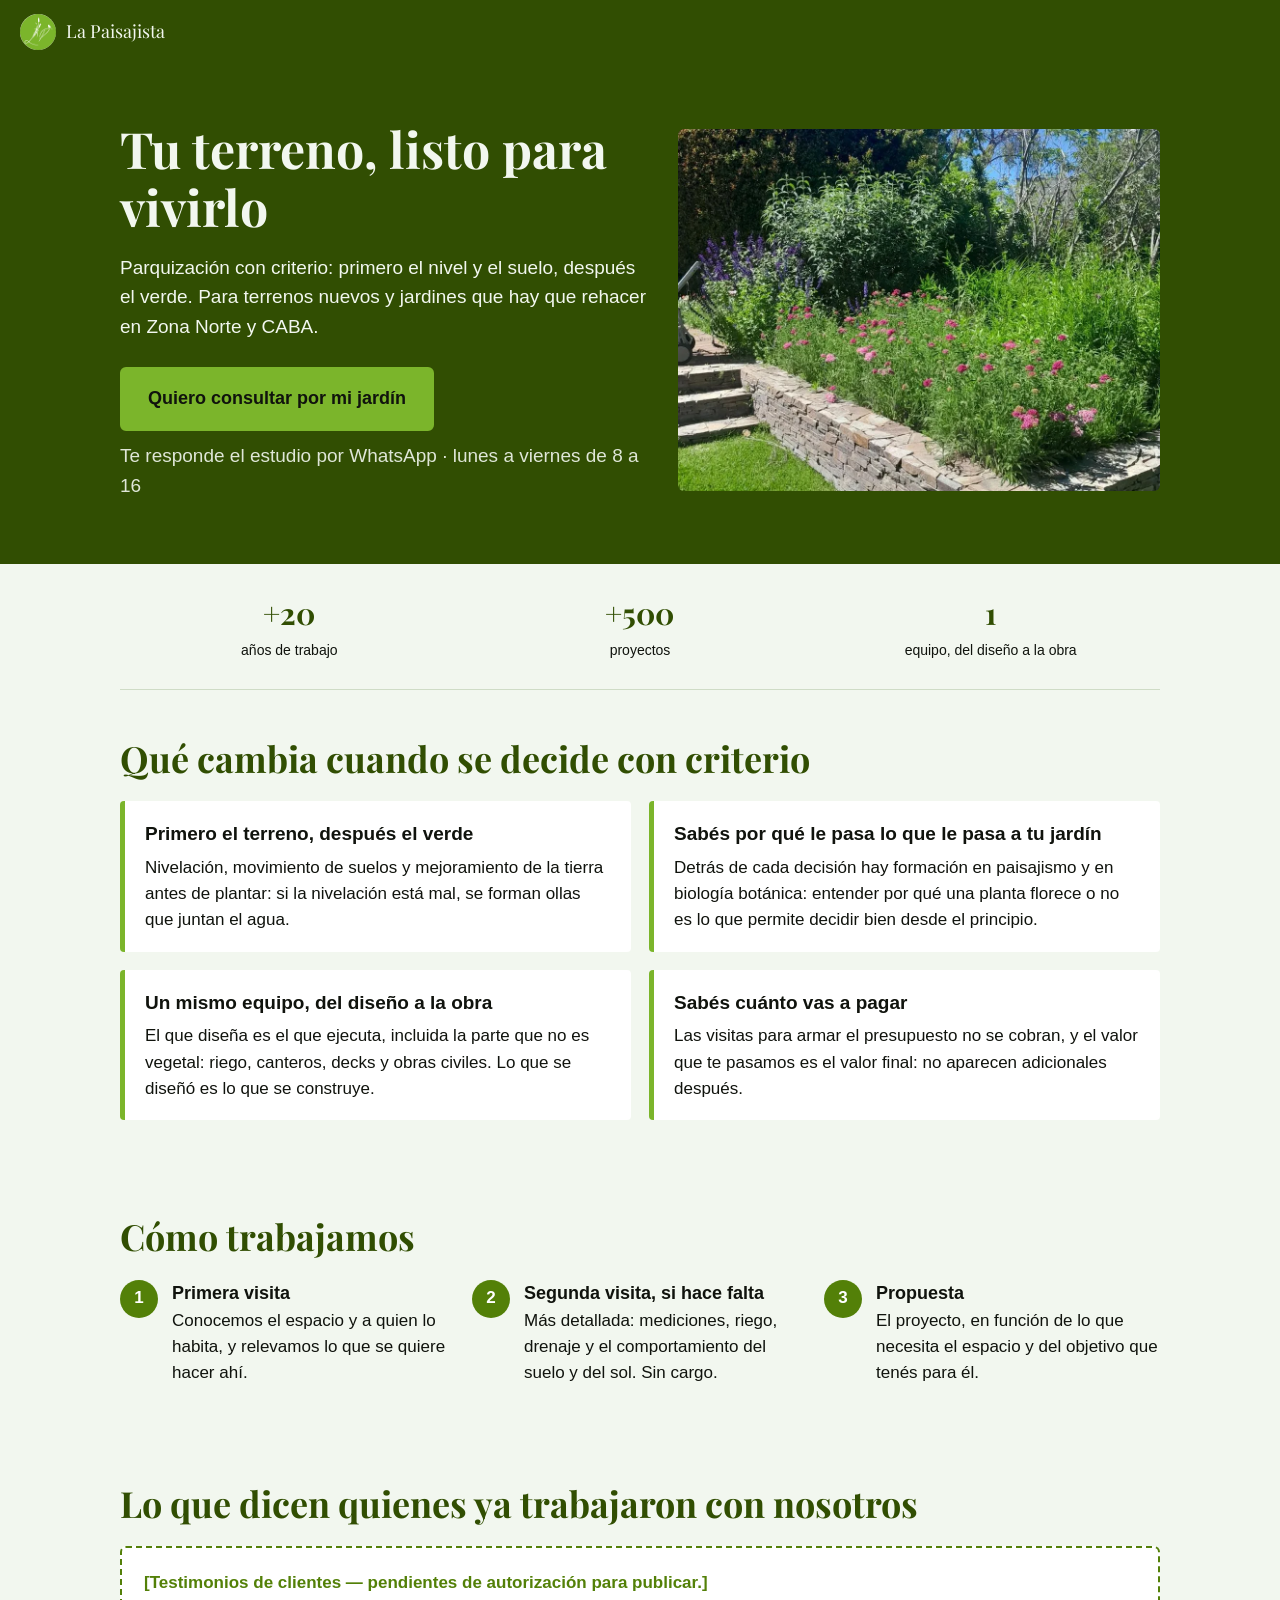
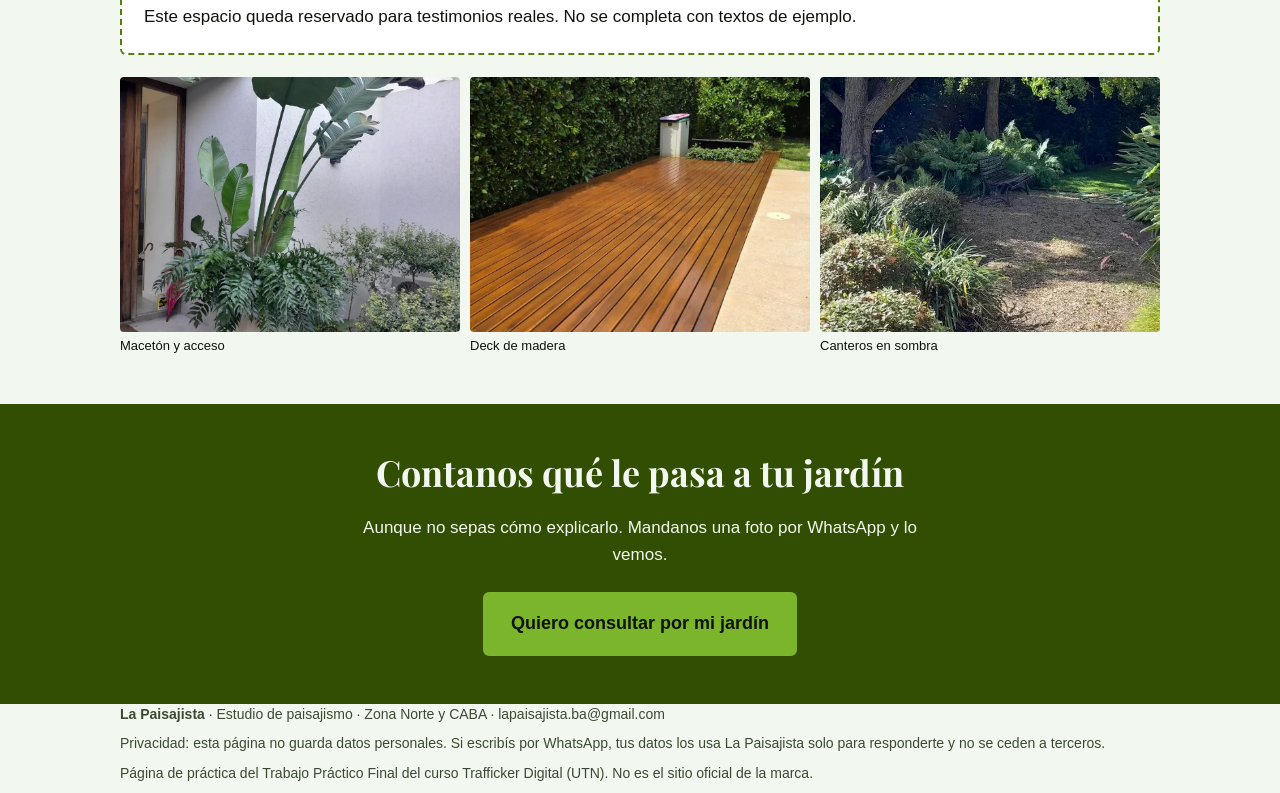
==== parquizacion.html @ 6e507b1d "Add files via upload" ====
<!doctype html>
<html lang="es-AR">
<head>
<!-- Google Tag Manager -->
<script>(function(w,d,s,l,i){w[l]=w[l]||[];w[l].push({'gtm.start':
new Date().getTime(),event:'gtm.js'});var f=d.getElementsByTagName(s)[0],
j=d.createElement(s),dl=l!='dataLayer'?'&l='+l:'';j.async=true;j.src=
'https://www.googletagmanager.com/gtm.js?id='+i+dl;f.parentNode.insertBefore(j,f);
})(window,document,'script','dataLayer','GTM-T6WL2HMT');</script>
<!-- End Google Tag Manager -->
<meta charset="utf-8">
<meta name="viewport" content="width=device-width,initial-scale=1">
<meta name="robots" content="noindex, nofollow">
<title>Parquización de terrenos en Zona Norte y CABA | La Paisajista</title>
<meta name="description" content="Parquización con criterio: primero el nivel y el suelo, después el verde. Para terrenos nuevos y jardines que hay que rehacer en Zona Norte y CABA.">
<link rel="preconnect" href="https://fonts.googleapis.com">
<link rel="preconnect" href="https://fonts.gstatic.com" crossorigin>
<link href="https://fonts.googleapis.com/css2?family=Playfair+Display:wght@700&display=swap" rel="stylesheet">
<link rel="preload" as="image" href="img/jardin-canteros.webp" fetchpriority="high">
<link rel="stylesheet" href="estilo.css">
</head>
<body>
<!-- Google Tag Manager (noscript) -->
<noscript><iframe src="https://www.googletagmanager.com/ns.html?id=GTM-T6WL2HMT"
height="0" width="0" style="display:none;visibility:hidden"></iframe></noscript>
<!-- End Google Tag Manager (noscript) -->

<div class="marca"><img src="img/logo.png" width="36" height="36" alt="">La Paisajista</div>

<header class="hero">
 <div class="envoltura">
  <div>
   <h1>Tu terreno, listo para vivirlo</h1>
   <p style="margin:18px 0 26px">Parquización con criterio: primero el nivel y el suelo, después el verde. Para terrenos nuevos y jardines que hay que rehacer en Zona Norte y CABA.</p>
   <a class="cta" href="https://wa.me/5491169484851?text=Hola%2C%20vi%20su%20p%C3%A1gina%20y%20quiero%20consultar%20por%20la%20parquizaci%C3%B3n%20de%20mi%20terreno." target="_blank" rel="noopener" data-ubicacion="arriba">Quiero consultar por mi jardín</a>
   <p class="nota-cta">Te responde el estudio por WhatsApp · lunes a viernes de 8 a 16</p>
  </div>
  <figure><img src="img/jardin-canteros.webp" width="1000" height="750" alt="Cantero elevado contenido por un muro de piedra en seco, con plantas en flor y césped al pie." fetchpriority="high"></figure>
 </div>
</header>

<main class="envoltura">
 <div class="cifras">
  <div><b>+20</b><span>años de trabajo</span></div>
  <div><b>+500</b><span>proyectos</span></div>
  <div><b>1</b><span>equipo, del diseño a la obra</span></div>
 </div>

 <section>
  <h2>Qué cambia cuando se decide con criterio</h2>
  <div class="beneficios">
   <div class="beneficio"><h3>Primero el terreno, después el verde</h3><p>Nivelación, movimiento de suelos y mejoramiento de la tierra antes de plantar: si la nivelación está mal, se forman ollas que juntan el agua.</p></div>
   <div class="beneficio"><h3>Sabés por qué le pasa lo que le pasa a tu jardín</h3><p>Detrás de cada decisión hay formación en paisajismo y en biología botánica: entender por qué una planta florece o no es lo que permite decidir bien desde el principio.</p></div>
   <div class="beneficio"><h3>Un mismo equipo, del diseño a la obra</h3><p>El que diseña es el que ejecuta, incluida la parte que no es vegetal: riego, canteros, decks y obras civiles. Lo que se diseñó es lo que se construye.</p></div>
   <div class="beneficio"><h3>Sabés cuánto vas a pagar</h3><p>Las visitas para armar el presupuesto no se cobran, y el valor que te pasamos es el valor final: no aparecen adicionales después.</p></div>
  </div>
 </section>

 <section>
  <h2>Cómo trabajamos</h2>
  <div class="pasos">
   <div class="paso"><h3>Primera visita</h3><p>Conocemos el espacio y a quien lo habita, y relevamos lo que se quiere hacer ahí.</p></div>
   <div class="paso"><h3>Segunda visita, si hace falta</h3><p>Más detallada: mediciones, riego, drenaje y el comportamiento del suelo y del sol. Sin cargo.</p></div>
   <div class="paso"><h3>Propuesta</h3><p>El proyecto, en función de lo que necesita el espacio y del objetivo que tenés para él.</p></div>
  </div>
 </section>

 <section>
  <h2>Lo que dicen quienes ya trabajaron con nosotros</h2>
  <div class="marcador">
   <p><strong>[Testimonios de clientes — pendientes de autorización para publicar.]</strong></p>
   <p style="margin-top:8px">Este espacio queda reservado para testimonios reales. No se completa con textos de ejemplo.</p>
  </div>
  <div class="galeria">
   <figure><img src="img/maceton-acceso.webp" width="1000" height="750" loading="lazy" alt="Macetón junto a un acceso, con una planta de hojas grandes, helechos y arbustos bajos."><figcaption>Macetón y acceso</figcaption></figure>
   <figure><img src="img/deck.webp" width="1000" height="750" loading="lazy" alt="Deck de madera junto a un cerco alto, con la madera lustrada."><figcaption>Deck de madera</figcaption></figure>
   <figure><img src="img/jardin-sendero.webp" width="1000" height="450" loading="lazy" alt="Canteros de un jardín terminado."><figcaption>Canteros en sombra</figcaption></figure>
  </div>
 </section>
</main>

<section class="cierre">
 <div class="envoltura">
  <h2>Contanos qué le pasa a tu jardín</h2>
  <p>Aunque no sepas cómo explicarlo. Mandanos una foto por WhatsApp y lo vemos.</p>
  <a class="cta" href="https://wa.me/5491169484851?text=Hola%2C%20vi%20su%20p%C3%A1gina%20y%20quiero%20consultar%20por%20la%20parquizaci%C3%B3n%20de%20mi%20terreno." target="_blank" rel="noopener" data-ubicacion="abajo">Quiero consultar por mi jardín</a>
 </div>
</section>

<footer class="envoltura">
 <p><strong>La Paisajista</strong> · Estudio de paisajismo · Zona Norte y CABA · lapaisajista.ba@gmail.com</p>
 <p>Privacidad: esta página no guarda datos personales. Si escribís por WhatsApp, tus datos los usa La Paisajista solo para responderte y no se ceden a terceros.</p>
 <p>Página de práctica del Trabajo Práctico Final del curso Trafficker Digital (UTN). No es el sitio oficial de la marca.</p>
</footer>

<script>
document.querySelectorAll('a.cta').forEach(function(a){
 a.addEventListener('click',function(){
  window.dataLayer=window.dataLayer||[];
  window.dataLayer.push({event:'clic_whatsapp',ubicacion_boton:a.dataset.ubicacion,version_landing:'parquizacion'});
 });
});
</script>
</body>
</html>
---- estilo.css ----
:root{--primario:#7bb52b;--claro:#f2f7ef;--secundario:#538008;--profundo:#314e02;--tinta:#10130d}
*{box-sizing:border-box;margin:0;padding:0}
body{font-family:Helvetica,Arial,sans-serif;color:var(--tinta);background:var(--claro);line-height:1.55;font-size:17px}
h1,h2{font-family:"Playfair Display",Georgia,serif;font-weight:700;line-height:1.15}
img{display:block;max-width:100%;height:auto}
.envoltura{max-width:1080px;margin:0 auto;padding:0 20px}
.marca{display:flex;align-items:center;gap:10px;padding:14px 20px;background:var(--profundo);color:var(--claro);font-family:"Playfair Display",Georgia,serif;font-size:18px}
.marca img{width:36px;height:36px;border-radius:50%}
.hero{background:var(--profundo);color:var(--claro)}
.hero .envoltura{display:grid;gap:28px;padding-top:36px;padding-bottom:44px}
.hero h1{font-size:clamp(30px,6vw,50px)}
.hero p{font-size:19px;max-width:560px}
.hero figure img{border-radius:6px;aspect-ratio:4/3;object-fit:cover;width:100%}
.cta{display:inline-block;background:var(--primario);color:var(--tinta);font-weight:700;font-size:18px;padding:16px 26px;border-radius:6px;text-decoration:none;border:2px solid var(--primario)}
.cta:hover,.cta:focus{background:var(--claro);border-color:var(--claro)}
.nota-cta{font-size:14px;margin-top:10px;opacity:.9}
.cifras{display:grid;grid-template-columns:repeat(3,1fr);gap:12px;text-align:center;padding:26px 0;border-bottom:1px solid #cfdcc6}
.cifras b{display:block;font-family:"Playfair Display",Georgia,serif;font-size:30px;color:var(--profundo)}
.cifras span{font-size:14px}
section{padding:48px 0}
section h2{font-size:clamp(26px,4.5vw,36px);margin-bottom:22px;color:var(--profundo)}
.beneficios{display:grid;gap:18px}
.beneficio{background:#fff;border-left:5px solid var(--primario);padding:18px 20px;border-radius:4px}
.beneficio h3{font-size:19px;margin-bottom:6px}
.pasos{display:grid;gap:16px;counter-reset:paso}
.paso{padding-left:52px;position:relative}
.paso:before{counter-increment:paso;content:counter(paso);position:absolute;left:0;top:0;width:38px;height:38px;border-radius:50%;background:var(--secundario);color:#fff;display:grid;place-items:center;font-weight:700}
.paso h3{font-size:18px}
.galeria{display:grid;grid-template-columns:repeat(3,1fr);gap:10px;margin-top:22px}
.galeria img{aspect-ratio:4/3;object-fit:cover;width:100%;border-radius:4px}
.galeria figcaption{font-size:13px;margin-top:4px}
.marcador{border:2px dashed var(--secundario);background:#fff;padding:22px;border-radius:6px}
.marcador strong{color:var(--secundario)}
.cierre{background:var(--profundo);color:var(--claro);text-align:center}
.cierre h2{color:var(--claro)}
.cierre p{max-width:600px;margin:0 auto 24px}
footer{font-size:14px;padding:28px 0;color:#3c4a33}
footer p{margin-bottom:8px}
@media(min-width:820px){
 .hero .envoltura{grid-template-columns:1.1fr 1fr;align-items:center;padding-top:56px;padding-bottom:64px}
 .beneficios{grid-template-columns:repeat(2,1fr)}
 .pasos{grid-template-columns:repeat(3,1fr)}
}
@media(max-width:520px){.galeria{grid-template-columns:1fr}}
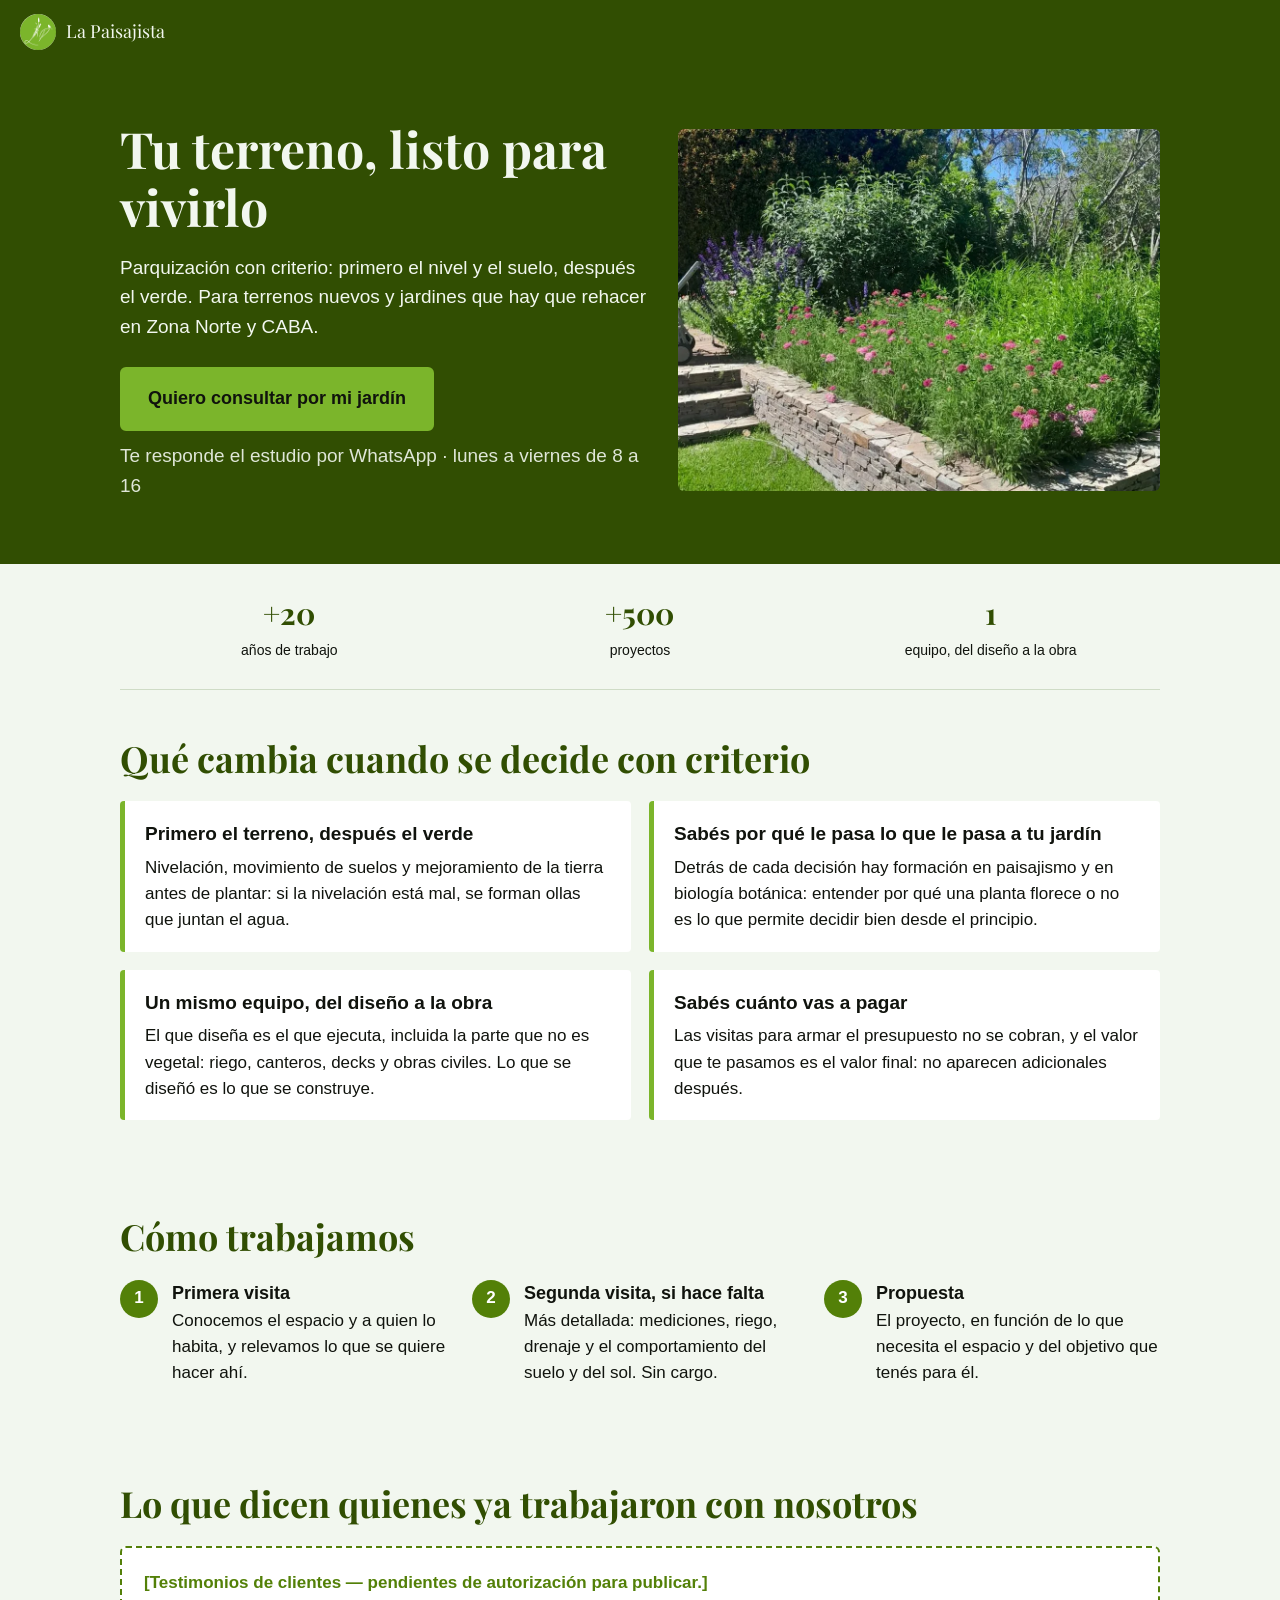
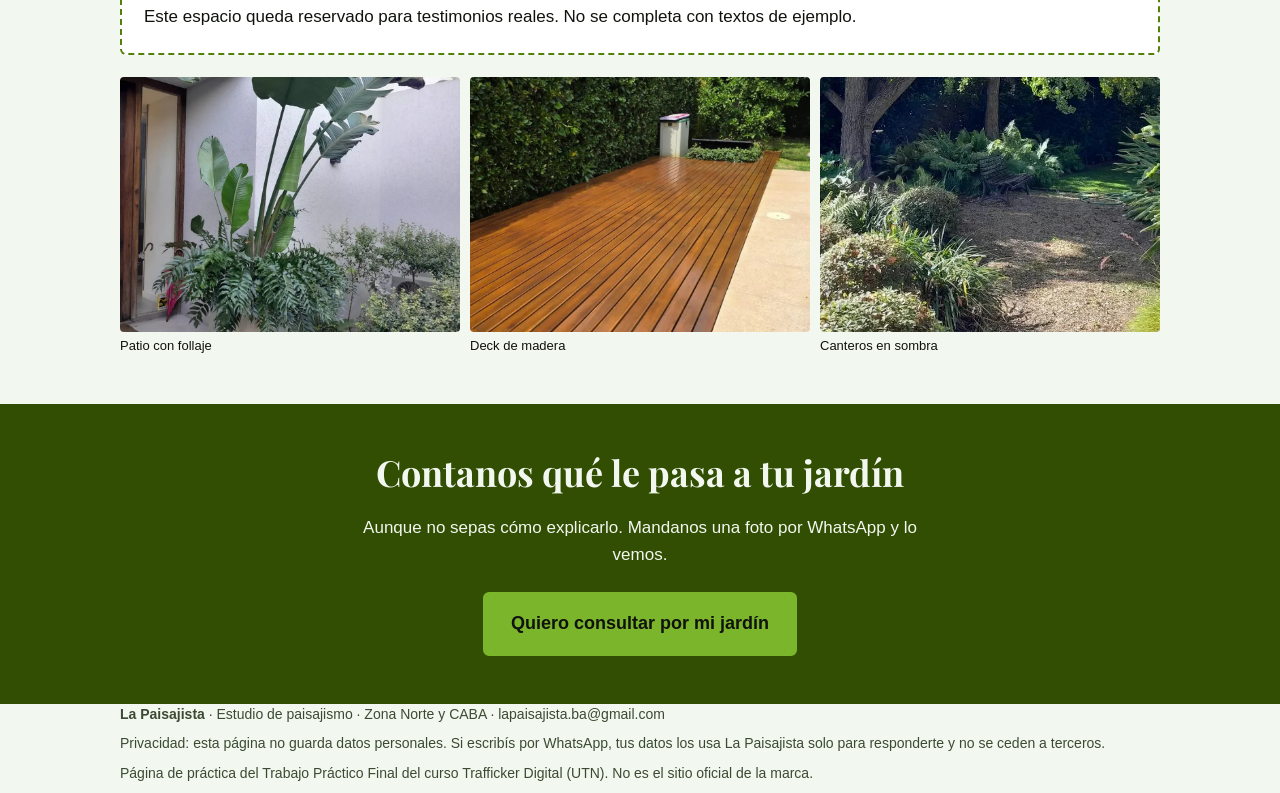
==== commit 3cd7a6db: "Add files via upload" ====
--- a/parquizacion.html
+++ b/parquizacion.html
@@ -72,7 +72,7 @@
    <p style="margin-top:8px">Este espacio queda reservado para testimonios reales. No se completa con textos de ejemplo.</p>
   </div>
   <div class="galeria">
-   <figure><img src="img/maceton-acceso.webp" width="1000" height="750" loading="lazy" alt="Macetón junto a un acceso, con una planta de hojas grandes, helechos y arbustos bajos."><figcaption>Macetón y acceso</figcaption></figure>
+   <figure><img src="img/maceton-acceso.webp" width="740" height="525" loading="lazy" alt="Planta de hojas grandes con helechos y arbustos bajos junto a un muro claro."><figcaption>Patio con follaje</figcaption></figure>
    <figure><img src="img/deck.webp" width="1000" height="750" loading="lazy" alt="Deck de madera junto a un cerco alto, con la madera lustrada."><figcaption>Deck de madera</figcaption></figure>
    <figure><img src="img/jardin-sendero.webp" width="1000" height="450" loading="lazy" alt="Canteros de un jardín terminado."><figcaption>Canteros en sombra</figcaption></figure>
   </div>
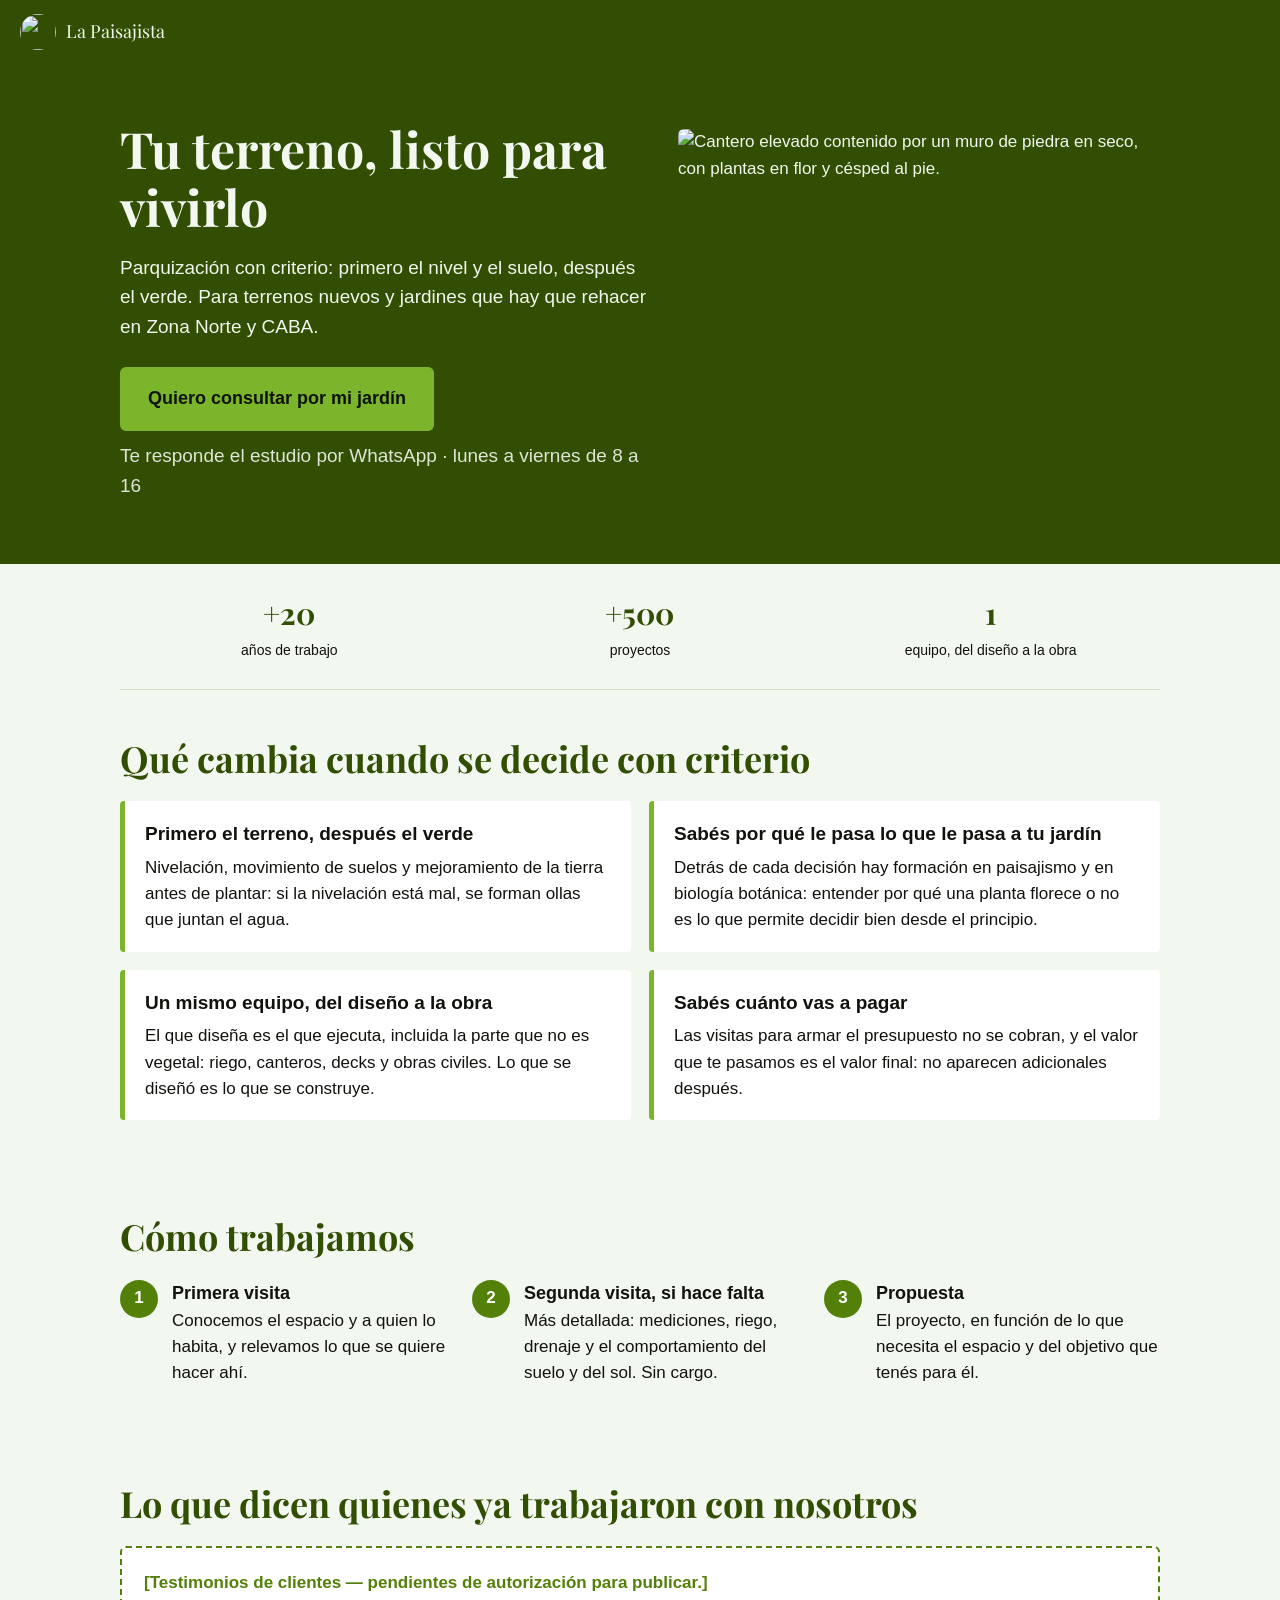
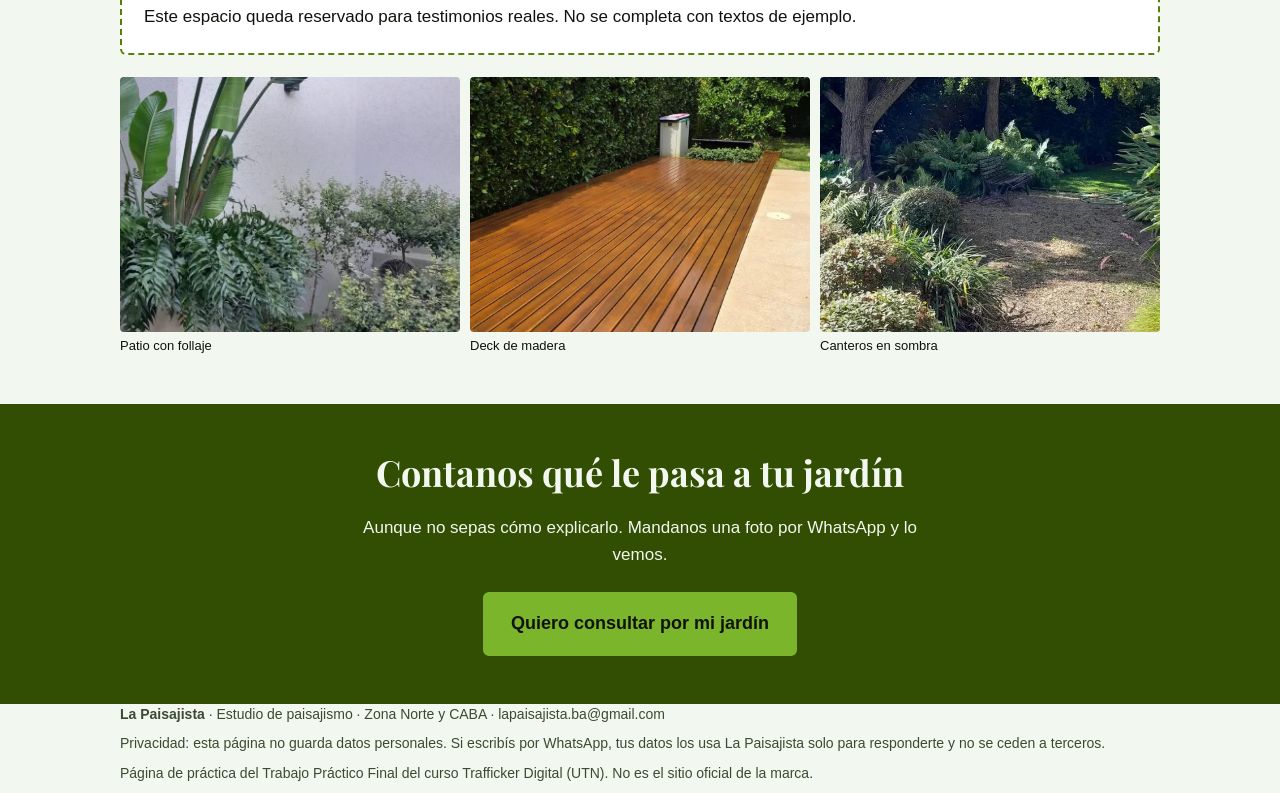
==== commit 46100f99: "Add files via upload" ====
--- a/parquizacion.html
+++ b/parquizacion.html
@@ -15,8 +15,9 @@
 <meta name="description" content="Parquización con criterio: primero el nivel y el suelo, después el verde. Para terrenos nuevos y jardines que hay que rehacer en Zona Norte y CABA.">
 <link rel="preconnect" href="https://fonts.googleapis.com">
 <link rel="preconnect" href="https://fonts.gstatic.com" crossorigin>
-<link href="https://fonts.googleapis.com/css2?family=Playfair+Display:wght@700&display=swap" rel="stylesheet">
-<link rel="preload" as="image" href="img/jardin-canteros.webp" fetchpriority="high">
+<link rel="preload" as="style" href="https://fonts.googleapis.com/css2?family=Playfair+Display:wght@700&display=swap" onload="this.onload=null;this.rel='stylesheet'">
+<noscript><link rel="stylesheet" href="https://fonts.googleapis.com/css2?family=Playfair+Display:wght@700&display=swap"></noscript>
+<link rel="preload" as="image" href="img/jardin-canteros-600.webp" imagesrcset="img/jardin-canteros-600.webp 600w, img/jardin-canteros.webp 1000w" imagesizes="(min-width:820px) 500px, 100vw" fetchpriority="high">
 <link rel="stylesheet" href="estilo.css">
 </head>
 <body>
@@ -25,7 +26,7 @@
 height="0" width="0" style="display:none;visibility:hidden"></iframe></noscript>
 <!-- End Google Tag Manager (noscript) -->
 
-<div class="marca"><img src="img/logo.png" width="36" height="36" alt="">La Paisajista</div>
+<div class="marca"><img src="img/logo.webp" width="36" height="36" alt="">La Paisajista</div>
 
 <header class="hero">
  <div class="envoltura">
@@ -35,7 +36,7 @@
    <a class="cta" href="https://wa.me/5491169484851?text=Hola%2C%20vi%20su%20p%C3%A1gina%20y%20quiero%20consultar%20por%20la%20parquizaci%C3%B3n%20de%20mi%20terreno." target="_blank" rel="noopener" data-ubicacion="arriba">Quiero consultar por mi jardín</a>
    <p class="nota-cta">Te responde el estudio por WhatsApp · lunes a viernes de 8 a 16</p>
   </div>
-  <figure><img src="img/jardin-canteros.webp" width="1000" height="750" alt="Cantero elevado contenido por un muro de piedra en seco, con plantas en flor y césped al pie." fetchpriority="high"></figure>
+  <figure><img src="img/jardin-canteros-600.webp" srcset="img/jardin-canteros-600.webp 600w, img/jardin-canteros.webp 1000w" sizes="(min-width:820px) 500px, 100vw" width="1000" height="750" alt="Cantero elevado contenido por un muro de piedra en seco, con plantas en flor y césped al pie." fetchpriority="high"></figure>
  </div>
 </header>
 
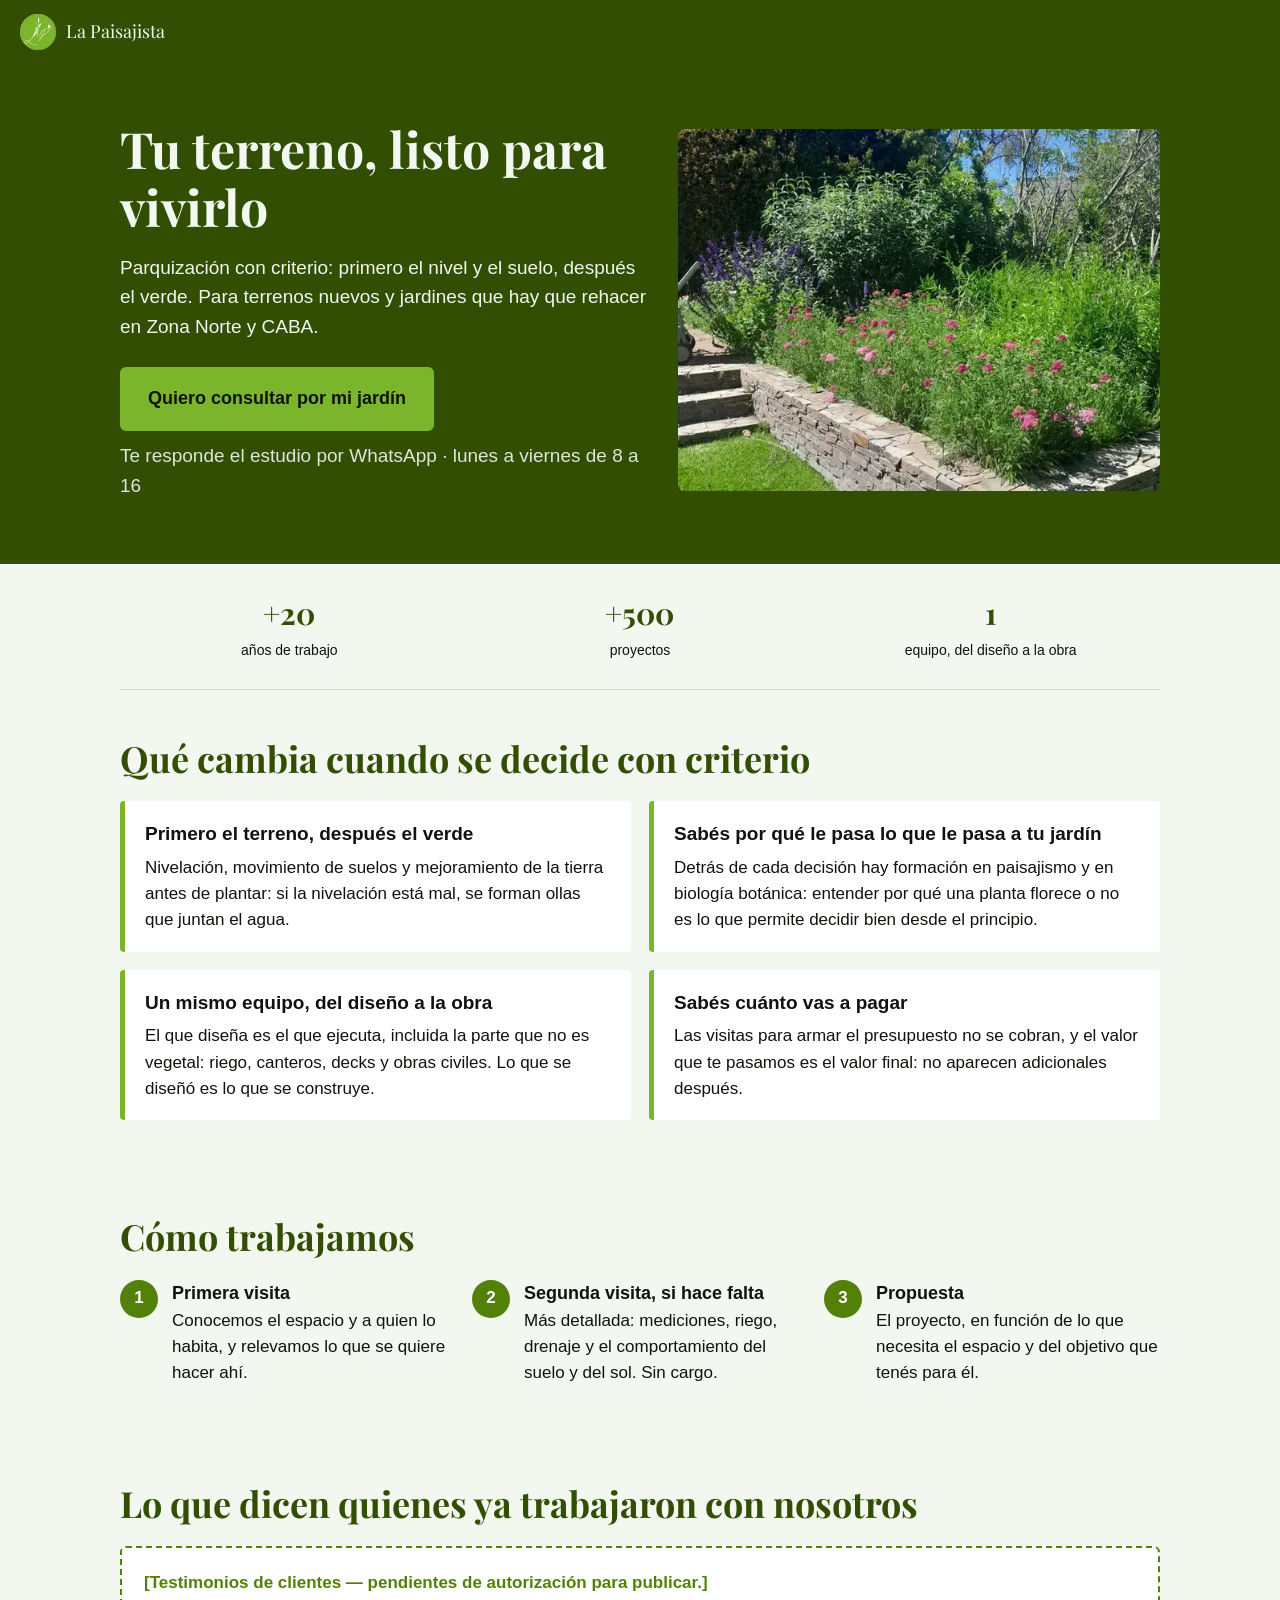
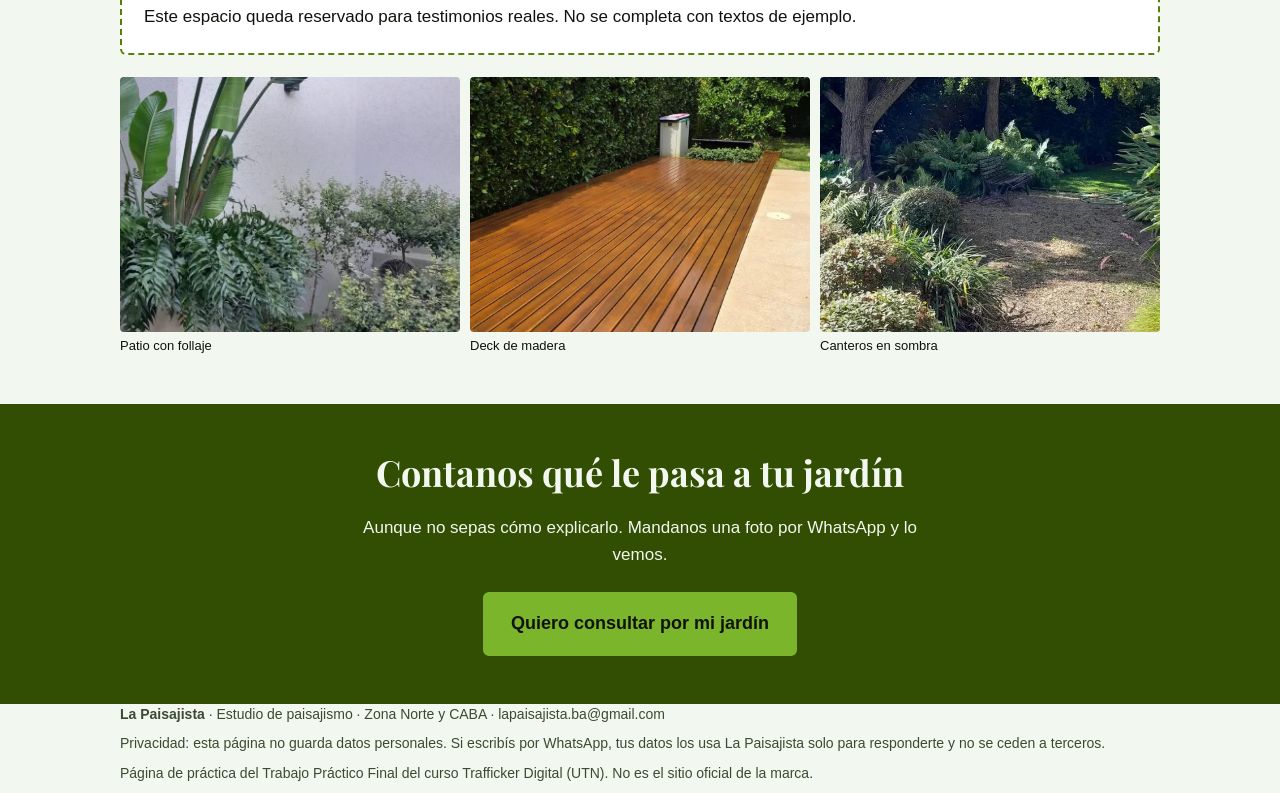
==== commit 82653043: "Add files via upload" ====
--- a/parquizacion.html
+++ b/parquizacion.html
@@ -15,10 +15,10 @@
 <meta name="description" content="Parquización con criterio: primero el nivel y el suelo, después el verde. Para terrenos nuevos y jardines que hay que rehacer en Zona Norte y CABA.">
 <link rel="preconnect" href="https://fonts.googleapis.com">
 <link rel="preconnect" href="https://fonts.gstatic.com" crossorigin>
-<link rel="preload" as="style" href="https://fonts.googleapis.com/css2?family=Playfair+Display:wght@700&display=swap" onload="this.onload=null;this.rel='stylesheet'">
-<noscript><link rel="stylesheet" href="https://fonts.googleapis.com/css2?family=Playfair+Display:wght@700&display=swap"></noscript>
+<link rel="preload" as="style" href="https://fonts.googleapis.com/css2?family=Playfair+Display:wght@700&display=optional" onload="this.onload=null;this.rel='stylesheet'">
+<noscript><link rel="stylesheet" href="https://fonts.googleapis.com/css2?family=Playfair+Display:wght@700&display=optional"></noscript>
 <link rel="preload" as="image" href="img/jardin-canteros-600.webp" imagesrcset="img/jardin-canteros-600.webp 600w, img/jardin-canteros.webp 1000w" imagesizes="(min-width:820px) 500px, 100vw" fetchpriority="high">
-<link rel="stylesheet" href="estilo.css">
+<style>:root{--primario:#7bb52b;--claro:#f2f7ef;--secundario:#538008;--profundo:#314e02;--tinta:#10130d}*{box-sizing:border-box;margin:0;padding:0}body{font-family:Helvetica,Arial,sans-serif;color:var(--tinta);background:var(--claro);line-height:1.55;font-size:17px}h1,h2{font-family:"Playfair Display",Georgia,serif;font-weight:700;line-height:1.15}img{display:block;max-width:100%;height:auto}.envoltura{max-width:1080px;margin:0 auto;padding:0 20px}.marca{display:flex;align-items:center;gap:10px;padding:14px 20px;background:var(--profundo);color:var(--claro);font-family:"Playfair Display",Georgia,serif;font-size:18px}.marca img{width:36px;height:36px;border-radius:50%}.hero{background:var(--profundo);color:var(--claro)}.hero .envoltura{display:grid;gap:28px;padding-top:36px;padding-bottom:44px}.hero h1{font-size:clamp(30px,6vw,50px)}.hero p{font-size:19px;max-width:560px}.hero figure img{border-radius:6px;aspect-ratio:4/3;object-fit:cover;width:100%}.cta{display:inline-block;background:var(--primario);color:var(--tinta);font-weight:700;font-size:18px;padding:16px 26px;border-radius:6px;text-decoration:none;border:2px solid var(--primario)}.cta:hover,.cta:focus{background:var(--claro);border-color:var(--claro)}.nota-cta{font-size:14px;margin-top:10px;opacity:.9}.cifras{display:grid;grid-template-columns:repeat(3,1fr);gap:12px;text-align:center;padding:26px 0;border-bottom:1px solid #cfdcc6}.cifras b{display:block;font-family:"Playfair Display",Georgia,serif;font-size:30px;color:var(--profundo)}.cifras span{font-size:14px}section{padding:48px 0}section h2{font-size:clamp(26px,4.5vw,36px);margin-bottom:22px;color:var(--profundo)}.beneficios{display:grid;gap:18px}.beneficio{background:#fff;border-left:5px solid var(--primario);padding:18px 20px;border-radius:4px}.beneficio h3{font-size:19px;margin-bottom:6px}.pasos{display:grid;gap:16px;counter-reset:paso}.paso{padding-left:52px;position:relative}.paso:before{counter-increment:paso;content:counter(paso);position:absolute;left:0;top:0;width:38px;height:38px;border-radius:50%;background:var(--secundario);color:#fff;display:grid;place-items:center;font-weight:700}.paso h3{font-size:18px}.galeria{display:grid;grid-template-columns:repeat(3,1fr);gap:10px;margin-top:22px}.galeria img{aspect-ratio:4/3;object-fit:cover;width:100%;border-radius:4px}.galeria figcaption{font-size:13px;margin-top:4px}.marcador{border:2px dashed var(--secundario);background:#fff;padding:22px;border-radius:6px}.marcador strong{color:var(--secundario)}.cierre{background:var(--profundo);color:var(--claro);text-align:center}.cierre h2{color:var(--claro)}.cierre p{max-width:600px;margin:0 auto 24px}footer{font-size:14px;padding:28px 0;color:#3c4a33}footer p{margin-bottom:8px}@media(min-width:820px){.hero .envoltura{grid-template-columns:1.1fr 1fr;align-items:center;padding-top:56px;padding-bottom:64px}.beneficios{grid-template-columns:repeat(2,1fr)}.pasos{grid-template-columns:repeat(3,1fr)}}@media(max-width:520px){.galeria{grid-template-columns:1fr}}</style>
 </head>
 <body>
 <!-- Google Tag Manager (noscript) -->
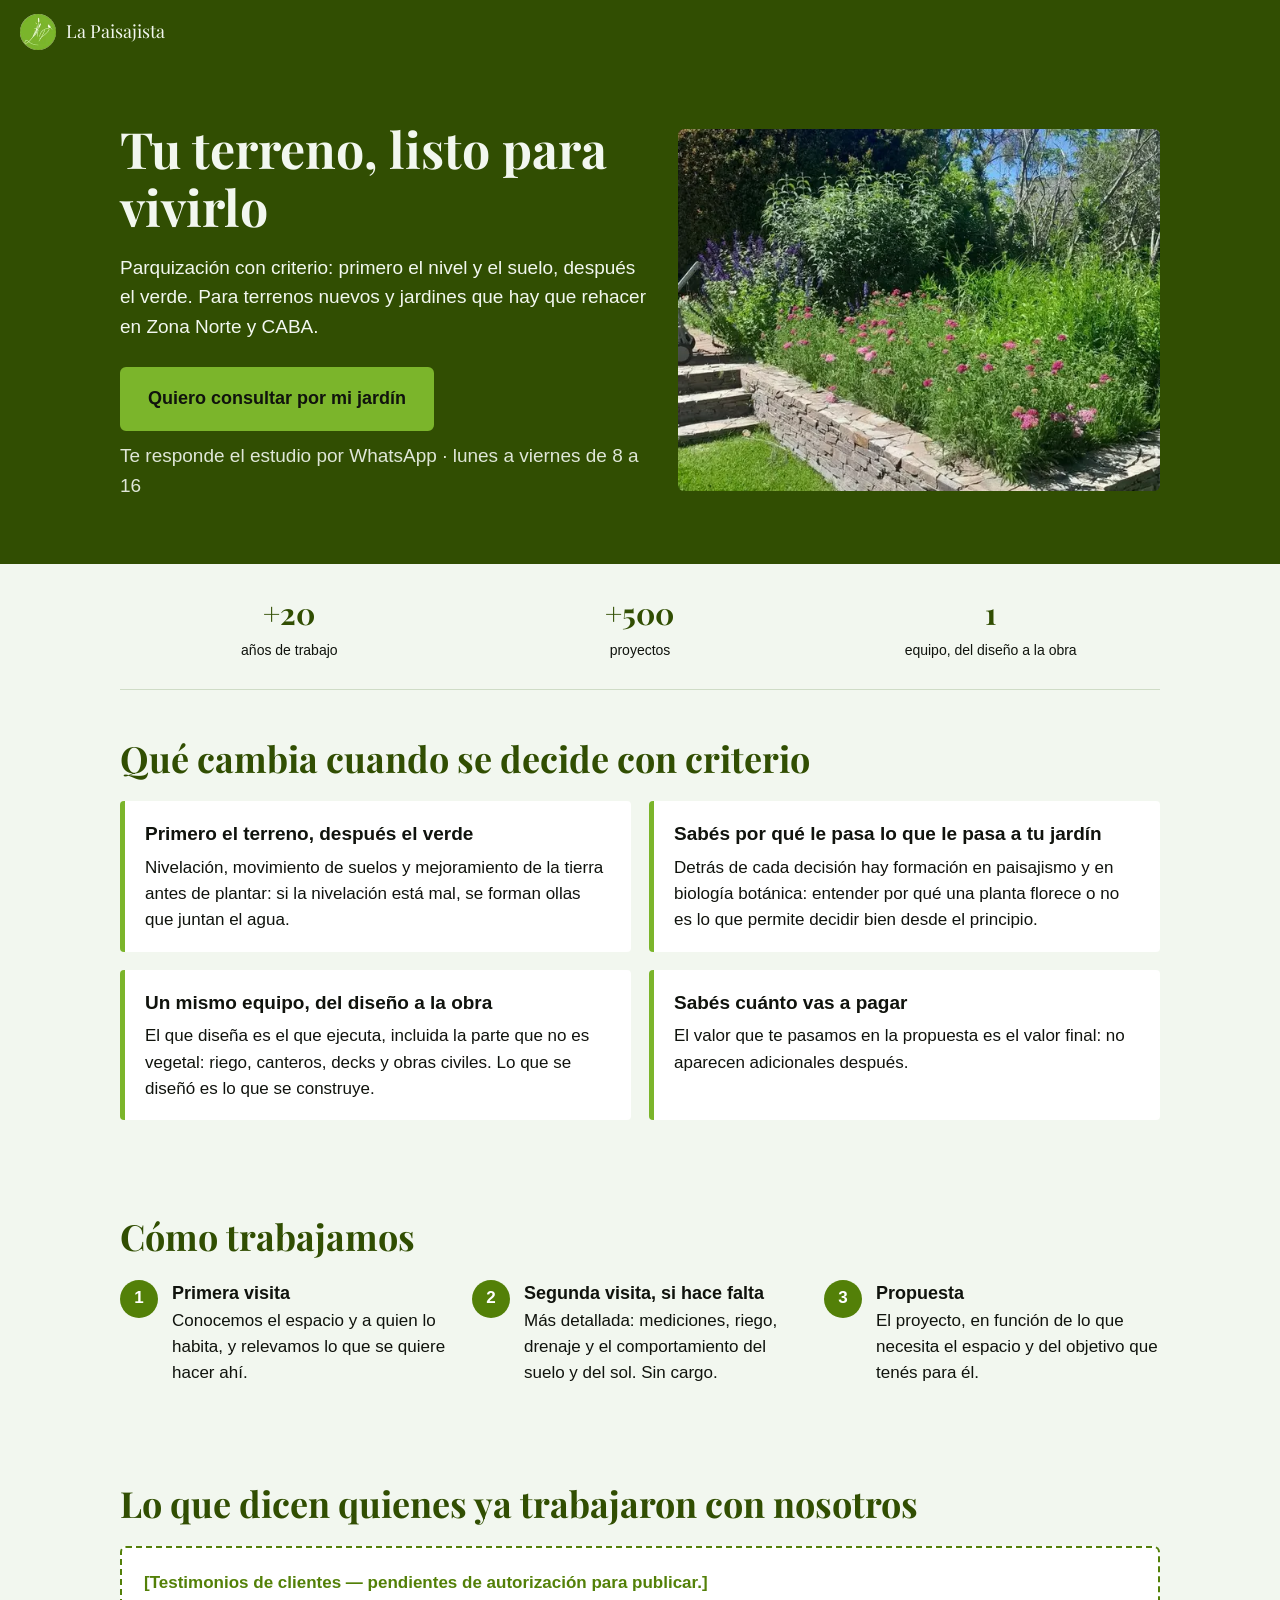
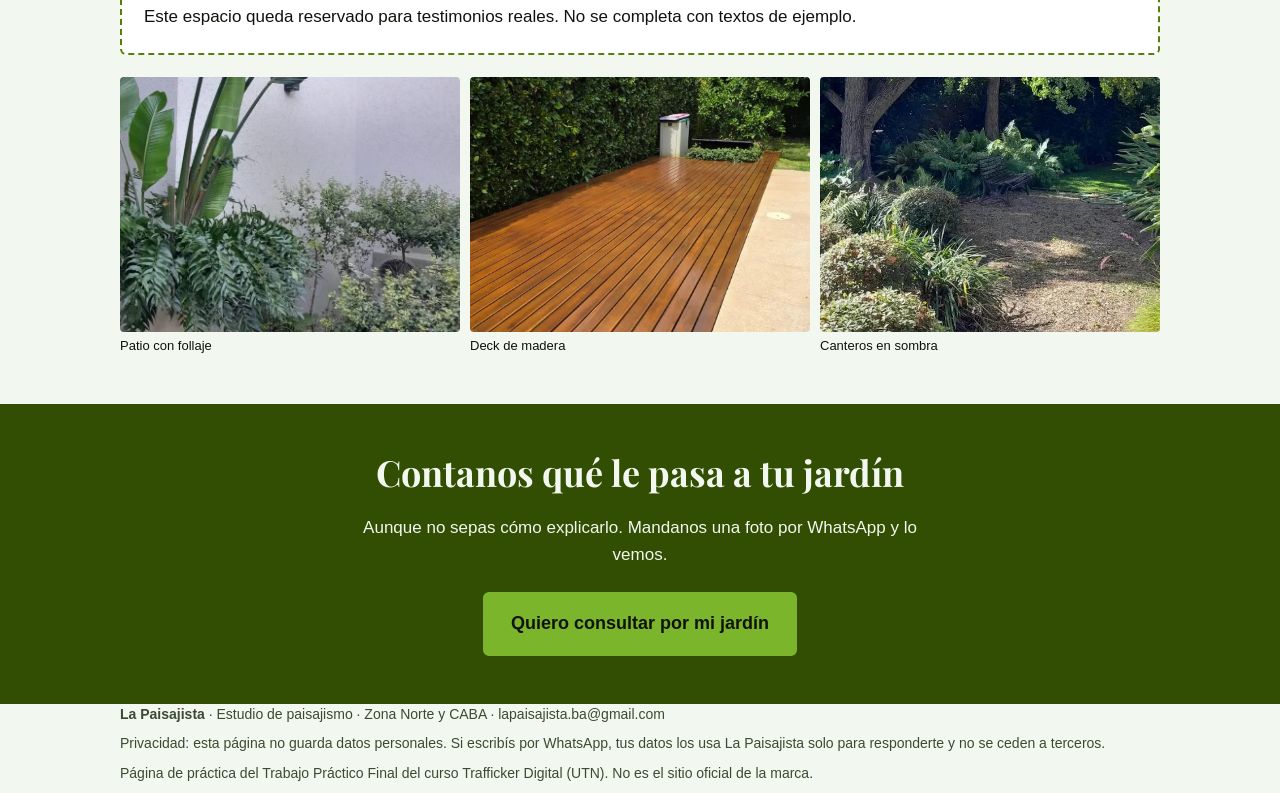
==== commit 4eaa1d5f: "Add files via upload" ====
--- a/parquizacion.html
+++ b/parquizacion.html
@@ -53,7 +53,7 @@
    <div class="beneficio"><h3>Primero el terreno, después el verde</h3><p>Nivelación, movimiento de suelos y mejoramiento de la tierra antes de plantar: si la nivelación está mal, se forman ollas que juntan el agua.</p></div>
    <div class="beneficio"><h3>Sabés por qué le pasa lo que le pasa a tu jardín</h3><p>Detrás de cada decisión hay formación en paisajismo y en biología botánica: entender por qué una planta florece o no es lo que permite decidir bien desde el principio.</p></div>
    <div class="beneficio"><h3>Un mismo equipo, del diseño a la obra</h3><p>El que diseña es el que ejecuta, incluida la parte que no es vegetal: riego, canteros, decks y obras civiles. Lo que se diseñó es lo que se construye.</p></div>
-   <div class="beneficio"><h3>Sabés cuánto vas a pagar</h3><p>Las visitas para armar el presupuesto no se cobran, y el valor que te pasamos es el valor final: no aparecen adicionales después.</p></div>
+   <div class="beneficio"><h3>Sabés cuánto vas a pagar</h3><p>El valor que te pasamos en la propuesta es el valor final: no aparecen adicionales después.</p></div>
   </div>
  </section>
 
